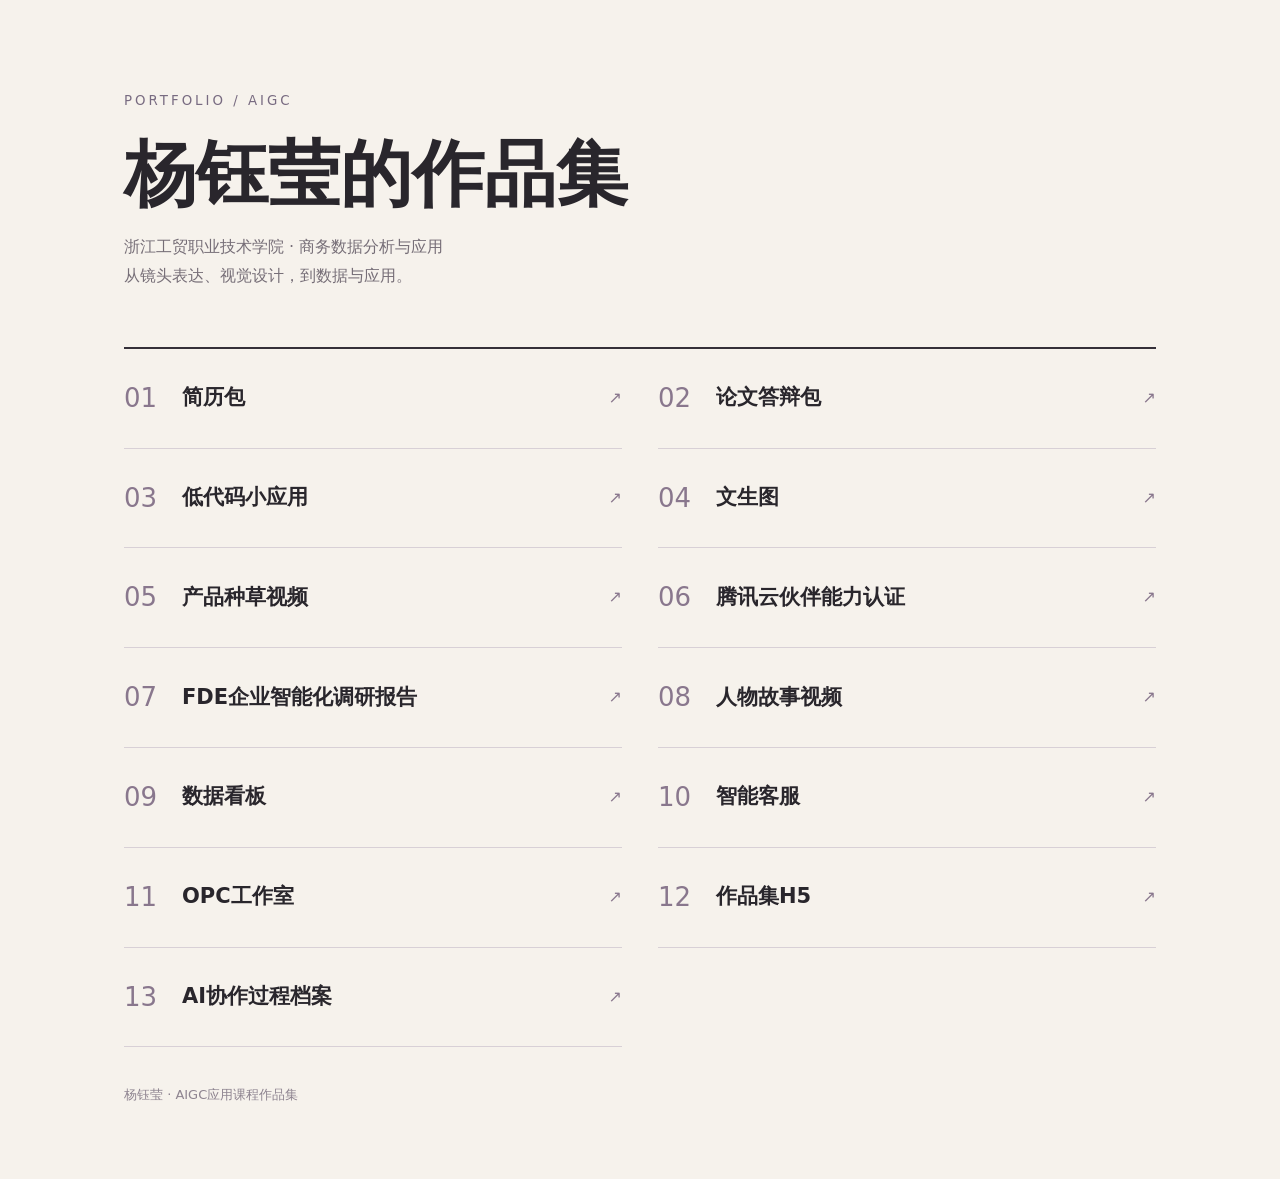
==== portfolio.html @ e9249738 "Upload first browsable portfolio with resume, artwork and project links" ====
<!doctype html><html lang="zh-CN"><meta charset="utf-8"><meta name="viewport" content="width=device-width,initial-scale=1"><title>杨钰莹 · 作品集</title><style>*{box-sizing:border-box}body{margin:0;background:#f6f2ec;color:#29262c;font:16px/1.8 system-ui,"Microsoft YaHei"}main{max-width:1080px;margin:auto;padding:36px 24px}header{padding:50px 0 40px;border-bottom:2px solid #353039}small{letter-spacing:3px;color:#786b81}h1{font-size:clamp(38px,7vw,72px);line-height:1.2;margin:16px 0}header p{color:#766e77}.list{display:grid;grid-template-columns:1fr 1fr;gap:0 36px}a.item{display:flex;align-items:center;gap:18px;padding:26px 0;border-bottom:1px solid #d8d0d6;text-decoration:none;color:inherit}.num{font-size:26px;color:#89778d;width:40px}.item b{font-size:21px}.item span:last-child{margin-left:auto;color:#89778d}.sub{color:#837b84;font-size:13px}.empty{padding:36px 0}.work-image{display:block;max-width:100%;height:auto;margin:20px auto 40px;border:1px solid #ded7de}.content{max-width:900px;margin:auto}.document{white-space:pre-wrap}.prompt{color:#716775;font-size:15px;padding:0 0 35px}details{padding:20px 0;border-bottom:1px solid #ddd}summary{cursor:pointer;font-weight:bold}article{margin:45px 0}button{font:inherit;padding:9px 20px;background:#43394c;color:white;border:0;cursor:pointer}footer{padding:36px 0;color:#8e8490;font-size:13px}@media(max-width:650px){.list{grid-template-columns:1fr}header{padding-top:20px}.item b{font-size:18px}}</style><main id="main"></main><script>const names=['简历包','论文答辩包','低代码小应用','文生图','产品种草视频','腾讯云伙伴能力认证','FDE企业智能化调研报告','人物故事视频','数据看板','智能客服','OPC工作室','作品集H5','AI协作过程档案'];const links={3:'https://www.coze.cn/store/agent/7705666484911423524?bot_id=true',10:'https://app-fmrglz9yvb41.miaoda.online',9:'https://hfddth.github.io/shujukanban/',11:'https://hfddth.github.io/opc-gongsi/'};const D={"1": {"images": ["[data-uri]"], "text": "模特与助理求职简历"}, "2": {"text": "论文答辩材料", "sections": [{"title": "三分钟答辩稿", "text": "猕猴桃直播课题答辩演讲稿\n开场 第1页\n各位老师好，我是杨钰莹，我的答辩题目是《短视频平台猕猴桃直播销售数据现状与优化分析》。我的答辩主要分为以下六个部分\n第一部分 研究背景 第2页\n第一部分是研究背景。猕猴桃直播需要让观众快速看清鲜果、规格和价格，但一些中小直播间存在配色杂乱、信息堆积、贴片遮挡等问题。因此，我希望找到一套适合果农与小型合作社、成本较低又便于复用的视觉优化方法。\n第二部分 理论依据 第3页\n要解决这些问题，首先需要明确设计依据。色彩心理学帮助确定自然配色，视觉层级和注意力理论帮助突出产品、减少干扰，情境营销则启发我用果园、原木等元素营造产地氛围。这些依据共同指导后面的设计。\n第三部分 现状分析 第4页\n接下来是现状分析。我从背景、配色、图文和品牌识别几个方面比较直播间，发现问题主要集中在画面杂乱、产品遮挡和辨识度不足。论文表三杠三还汇总了停留、跳失、点击与转化的区间差异。不过，现有材料缺少原始记录，因此这些差异只能作为分析线索，不能直接证明设计提升了销量。\n第四部分 设计定位 第5页\n基于这些发现，我将设计定位为原生态、清新、助农。具体来说，用简洁的画面减少干扰，用自然场景体现产品属性，通过信息层级突出卖点，再用统一风格连接各类物料。这样，每项设计原则都有对应的问题。\n第五部分 设计实践 第6至9页\n在设计实践中，我先规范配色：果绿呼应鲜果，原木米色作为底色，暖橙强调价格与福利。随后固定主播、鲜果和信息提示三个区域，减少贴片对产品的遮挡。背景板、字幕、短视频封面和片头转场，也延续同一风格。\n为了让这套方案更方便展示和使用，我们进一步制作了青果OPC工作室网站。网站将视觉规范用于服务展示，并通过需求报价工具明确规格、平台和交期，让设计方案衔接到实际制作流程。\n同时，网站把停留、点击和支付等指标做成复盘功能，支持导入后台记录、确认字段和查看图表，为后续设计迭代提供工具。这里展示的是演示数据，功能实现并不代表运营效果已经得到验证。\n第六部分 总结展望 第10页\n最后是总结与展望。本次研究从直播间的视觉问题出发，形成了配色、版式和物料方案，并通过OPC转化为可使用的设计产物。后续还需要补充真实应用记录与长期数据，完善动态视觉和脚本配合，再评估实际效果及推广范围。我的汇报结束，谢谢各位老师，请批评指正。"}, {"title": "格式与材料自检表", "text": "论文答辩包格式与材料自检表\n一 五件材料齐全性\n二 AIGC报告前后对比\n总体疑似度下降16.95个百分点，加权值下降12.72个百分点；中度疑似占比上升0.73个百分点。\n三 内容与格式检查状态\n四 核对结论\n本次补入本表后，论文答辩包五类材料齐全。齐全表示材料类别完整，不代表论文格式、检测阈值或评审已全部合格。"}, {"title": "高频Q&A清单", "text": "猕猴桃直播课题高频答辩问答\n1 为什么选猕猴桃直播？\n猕猴桃具有鲜果状态、规格和成熟度等信息展示需求。课题把农产品直播与商务数据分析结合，并选择视觉呈现作为具体切入点。不要宣称掌握了未记录的行业整体情况。 研究范围限定在具体品类和视觉呈现，便于提出可执行方案。是否能推广到其他水果，要考虑产品展示方式、购买决策和售后要求的差异。\n2 任务书偏数据，为什么正文偏设计？\n正文把视觉呈现作为运营优化中的一项具体因素。仍需补充与任务书一致的数据分析内容，并向指导教师确认范围；不能说两者已经完全一致。 我会把视觉设计放回流量、点击和支付的分析链条中，补充原始数据与问题对应表。如果最终仍以设计为主，应由指导教师确认题目或任务范围的调整。\n3 数据来自哪里？\n按实际提供的账号、平台、日期和采集方式回答。当前材料未附完整原始记录，不能把设想或演示数据当成后台实测数据。 论文表3-3确实列有两类直播间的区间数据，但它只是汇总表。来源证明还应包括采集表、时间范围、字段定义和后台截图，不能仅凭论文中的数字证明数据真实。\n4 论文说筛选8家、连续7天，有原始证据吗？\n现有交付材料还不足以核实。提交前应补齐采集表、账号标识、日期和截图。若无法取得，应修改对应表述和结论，不在答辩中坚持未经核实的样本事实。 还需要说明8家直播间的筛选标准、两组各有几家，以及7天内是否每天都有记录。当前材料没有提供这些附件，所以不能进一步声称样本具有代表性。\n5 公开页面能拿到停留和成交转化率吗？\n不一定。可见字段与权限因平台和账号而异。只有获得合法后台数据或可核实来源时才使用相应指标，缺失字段不推算成实测值。 例如公开观看热度不等于观看人数，商品销量也不一定等于该场直播成交。不能把不同来源、不同时间窗口的指标拼成同一场次的漏斗。\n6 商品点击率怎么算？\n需明确同一场次和归因窗口。若字段为商品点击人数与观看人数，则二者相除；若平台定义采用曝光或点击次数，应保留其原有口径，不能混用。 还要区分人数与次数。同一用户多次点击会增加点击次数，但不一定增加点击人数，分子分母混用会改变结果含义。\n7 成交转化率的分母是什么？\n必须说明是支付人数除观看人数，还是支付人数除点击人数。两者含义不同。多场汇总先合计同口径分子分母，再计算，避免简单平均比例。 需要同时核对支付是否包含跨场归因和退款。若支付人数大于当场点击人数，应先检查口径，而不是直接判断表格错误或强行改小数值。\n8 平均停留怎么汇总？\n用匹配口径的停留总秒数除以观看人数。只有各场均值时，需要各场对应人数作加权，不能直接平均。 同时检查后台的观看人数是否去重，以及停留时长的统计窗口是否一致。不能将秒、分钟混用，也不能把累计观看时长误当成人均停留。\n9 为什么采用果绿、米色和橙色？\n果绿与果肉和果园属性呼应，米色弱化背景干扰，橙色只强调关键价格。配色是设计选择，应通过实际可读性和用户反馈检验。 论文给出的具体色值是主色#73A950、辅助色#E8DDCA、点缀色#F27C22。使用时还要检查文字与背景的对比度，避免绿色文字落在绿色果园上看不清。\n10 怎么判断布局优化有效？\n先检查遮挡和信息查找，再对真实应用进行同口径数据跟踪。当前示意布局不能替代上线截图或效果实验。 可以先设计小范围的信息查找任务，观察用户能否迅速找到规格和价格。实际运营验证还需要记录修改时间与同时发生的促销、投流变化。\n11 能证明视觉优化提高销量吗？\n目前不能。售价、主播、投流、时段及商品品质等均会影响结果。现阶段更适合说明设计目标与验证方案。 两组直播间的数据差异只能说明存在观察差别。要验证因果关系，应尽可能控制其他变量、重复观察，并报告样本数量与不确定性，而不是把差值当成设计增益。\n12 优化方案有哪些交付物？\n论文提出背景、贴片、字幕、封面和片头转场等方向。答辩时应区分已经有文件的成果与尚在方案阶段的内容，不用概念图代替实物成果。 目前PPT中的直播框架和生成插图属于方案示意。若论文写“已完成并上线使用”，应能提供对应文件和实际应用记录，否则需要把表述改成“拟设计”或“方案”。\n13 生成图片能证明真实产地吗？\n不能。生成图只作为概念或装饰示意。真实产品、产地与应用记录应由授权实拍材料支撑。 因此展示时会标注生成插图，并保留提示词与来源。涉及果园位置、认证、甜度和真实主播身份的事实，只能用可核实材料说明。\n14 参考文献核实了吗？\n提交前逐条检查作者、题名、刊物、年份和页码，并核对正文引用。未核实文献不能说已查阅全文。 此外要检查参考文献与正文是否实际对应。本次检查发现正文未见方括号编号引用，而文后列有10条文献，需要补齐引用位置后再逐条核验。\n15 与你的数据看板是什么关系？\n现有公开零售看板是独立的数据分析练习，不是猕猴桃直播证据。不能将英国零售数据用来支撑本论文的直播效果。 两者可以共同展示我的数据处理能力，但属于不同研究对象。答辩中会分别说明来源，避免把公开数据练习当成本课题实证。\n16 研究主要不足是什么？\n原始数据与来源链仍需补齐，样本与干扰因素控制不足，实际应用跟踪时间有限。下一步用可核查记录与连续对照验证方案。 应优先补齐能直接影响结论可信度的资料，再完善设计素材。完成后重新核对任务书、正文和答辩PPT，保证同一问题使用一致证据与措辞。"}]}, "3": {"url": "https://www.coze.cn/store/agent/7705666484911423524?bot_id=true", "images": ["[data-uri]"]}, "4": {"gallery": [{"image": "[data-uri]", "title": "01  雨夜街角", "prompt": "写实街头摄影：雨夜的老街面馆外景，暖黄灯光透过蒸汽照亮潮湿路面，红色雨伞停在门边，低机位35mm镜头，胶片颗粒，冷暖对比，突出雨滴、木窗与石板路的细节，蒸汽形成柔和的光晕，远处街景适度虚化，营造安静而有烟火气的氛围。横向4:3，无可读文字无水印。"}, {"image": "[data-uri]", "title": "02  山间四季", "prompt": "中国水墨画：连绵山峰、溪流、松树与一座小桥，以淡墨浓墨表现远近，少量朱红秋叶，宣纸肌理，大面积留白，散点透视，近景松枝苍劲，中景石桥与流水相映，远山隐入薄雾，墨色由浓到淡自然过渡，画面清雅疏朗，体现山水意境。横向4:3，无题字无印章。"}, {"image": "[data-uri]", "title": "03  沙漠旅人", "prompt": "电影概念艺术：一位披赭红斗篷的旅人站在巨大沙丘脊线上，远方残月和古老石门，黄昏逆光，人物极小、沙丘占据大部分画面，金色与深紫配色，沙丘曲线引导视线通向远方石门，风吹起细沙与斗篷边缘，强调辽阔环境与孤独旅人的尺度对比，营造神秘的探索感。横向4:3，无文字无水印。"}, {"image": "[data-uri]", "title": "04  早餐时光", "prompt": "生活方式美食摄影：木桌上刚出炉的可颂、草莓、白瓷咖啡杯和亚麻餐巾，窗边斜射晨光，俯拍，奶油色和草莓红，真实酥皮细节，餐具随意而有秩序地摆放，突出可颂的金黄层次、草莓的鲜润表面和咖啡泡沫，光影自然，传达轻松温暖的早餐氛围。横向4:3，无品牌无文字无水印。"}, {"image": "[data-uri]", "title": "05  深海花园", "prompt": "手工剪纸艺术：珊瑚、水母、海龟组成深海花园，多层彩纸叠出明显阴影，靛蓝、珊瑚粉与明黄，正面构图，细腻纸张纤维，海龟作为视觉中心，水母与珊瑚围绕展开，利用纸层高低呈现海水纵深，边缘裁切清晰，整体色彩鲜明而协调。横向4:3，无文字无水印。"}, {"image": "[data-uri]", "title": "06  未来植物馆", "prompt": "建筑可视化：悬崖上的未来植物温室，弧形玻璃、白色混凝土与瀑布，茂盛热带植物，阴天漫射光，超广角外景，绿色与银白，真实建筑摄影质感，建筑沿悬崖走势舒展，玻璃反射天空并透出内部绿植，瀑布落入山谷云雾，强调建筑结构与自然景观的融合。横向4:3，无文字无水印。"}, {"image": "[data-uri]", "title": "07  月球邮差", "prompt": "儿童绘本插画：一只穿黄色宇航服的兔子骑着小自行车在月球送信，车篮里有星星信封，圆润造型，彩铅与水粉质感，薰衣草紫与鹅黄，温柔童趣，兔子神态开心专注，信封上的星星图案清晰可爱，月面与远处小屋形成故事背景，笔触柔软，画面充满想象力。横向4:3，无文字无水印。"}, {"image": "[data-uri]", "title": "08  风中的舞者", "prompt": "黑白艺术摄影：舞者穿飘逸长裙在空旷海滩旋转，长曝光表现裙摆轨迹，远处水平线简洁，强烈明暗、细腻银盐颗粒，侧面全身构图，人物轮廓清晰，裙摆与手臂形成流动线条，湿润沙面保留淡淡倒影，背景简洁，呈现舒展、自由而富有节奏的瞬间。横向4:3，无文字无水印。"}, {"image": "[data-uri]", "title": "09  橙香气泡", "prompt": "商业产品摄影：一只无品牌透明玻璃气泡水瓶，橙片与水花凝固在空中，纯亮橙背景，硬光、高速闪光、清晰折射和水珠，中心对称构图，瓶身通透，突出玻璃轮廓、气泡和橙片果肉纹理，水花围绕主体展开，背景保持干净，表现清爽、活力与夏日感。横向4:3，无标签无文字无水印。"}, {"image": "[data-uri]", "title": "10  森林微居", "prompt": "微缩黏土定格动画场景：蘑菇形小屋藏在苔藓森林里，一只小刺猬在门前整理松果，手捏黏土纹理可见，低角度微距、浅景深、暖色窗光，棕绿配色，小屋门窗透出温暖灯光，苔藓、木门和松果呈现丰富的手工细节，刺猬表情友善，前景轻微虚化，营造温馨童话氛围。横向4:3，无文字无水印。"}]}, "6": {"images": ["[data-uri]"]}, "9": {"url": "https://hfddth.github.io/shujukanban/"}, "10": {"url": "https://app-fmrglz9yvb41.miaoda.online"}, "11": {"url": "https://hfddth.github.io/opc-gongsi/"}, "13": {"images": ["[data-uri]", "[data-uri]", "[data-uri]", "[data-uri]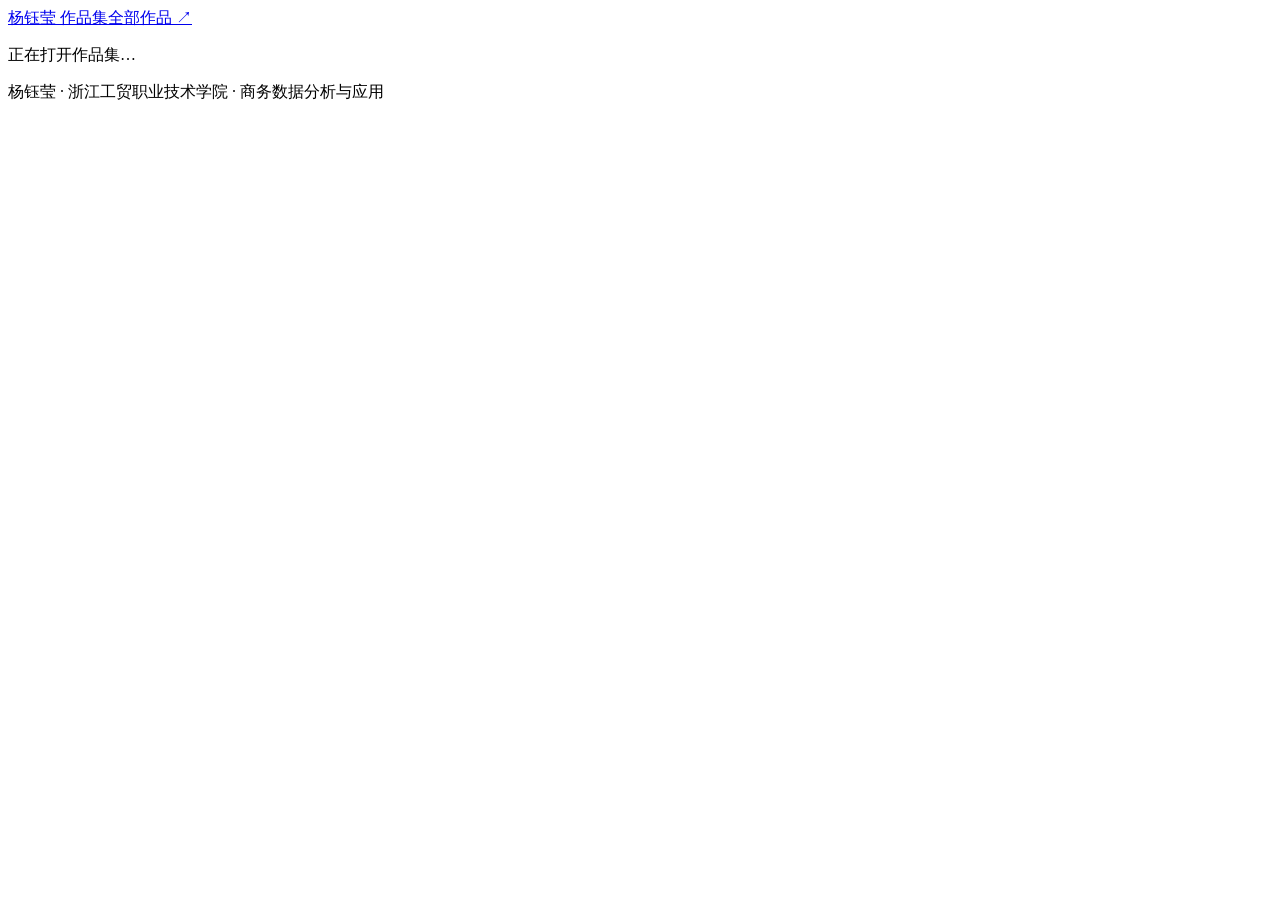
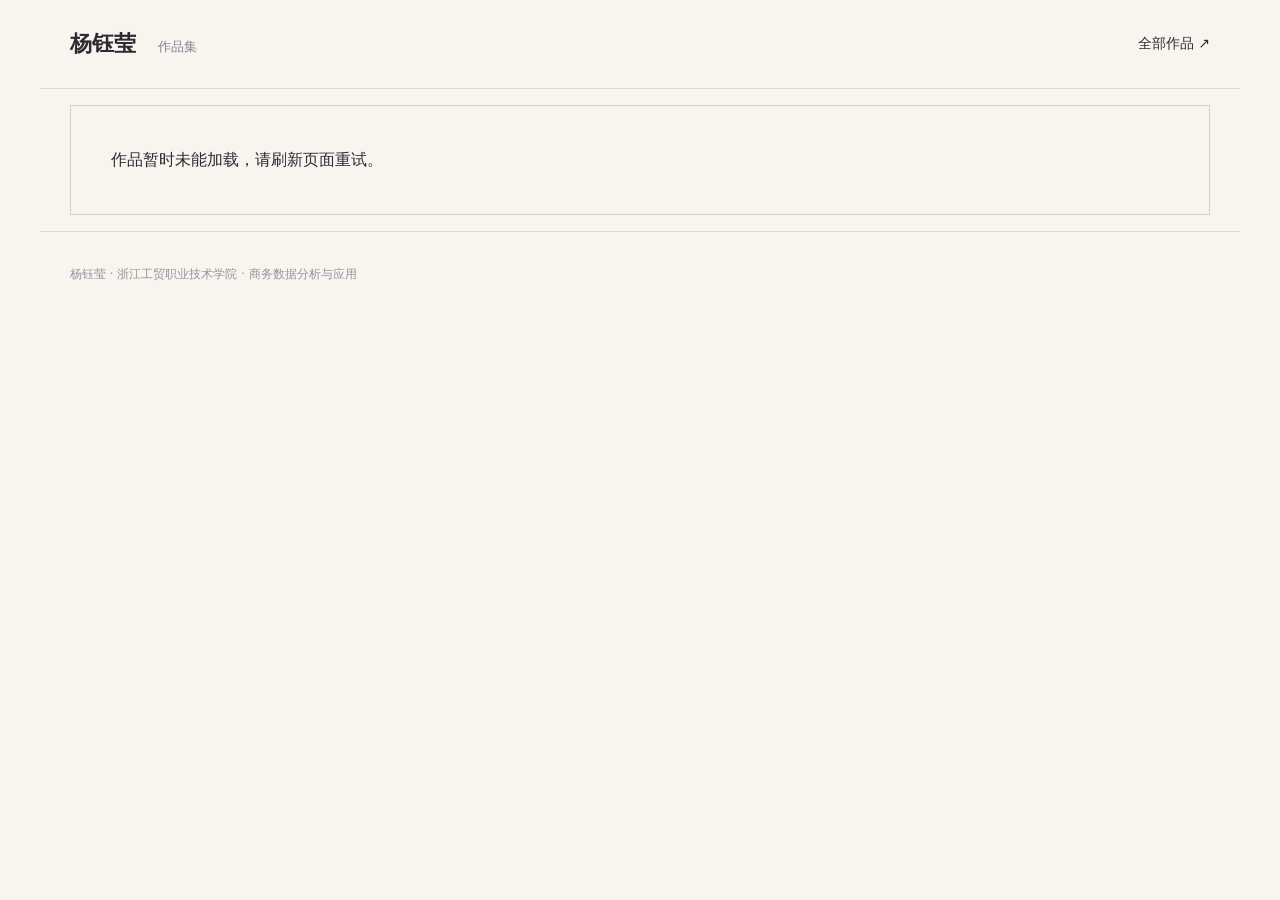
